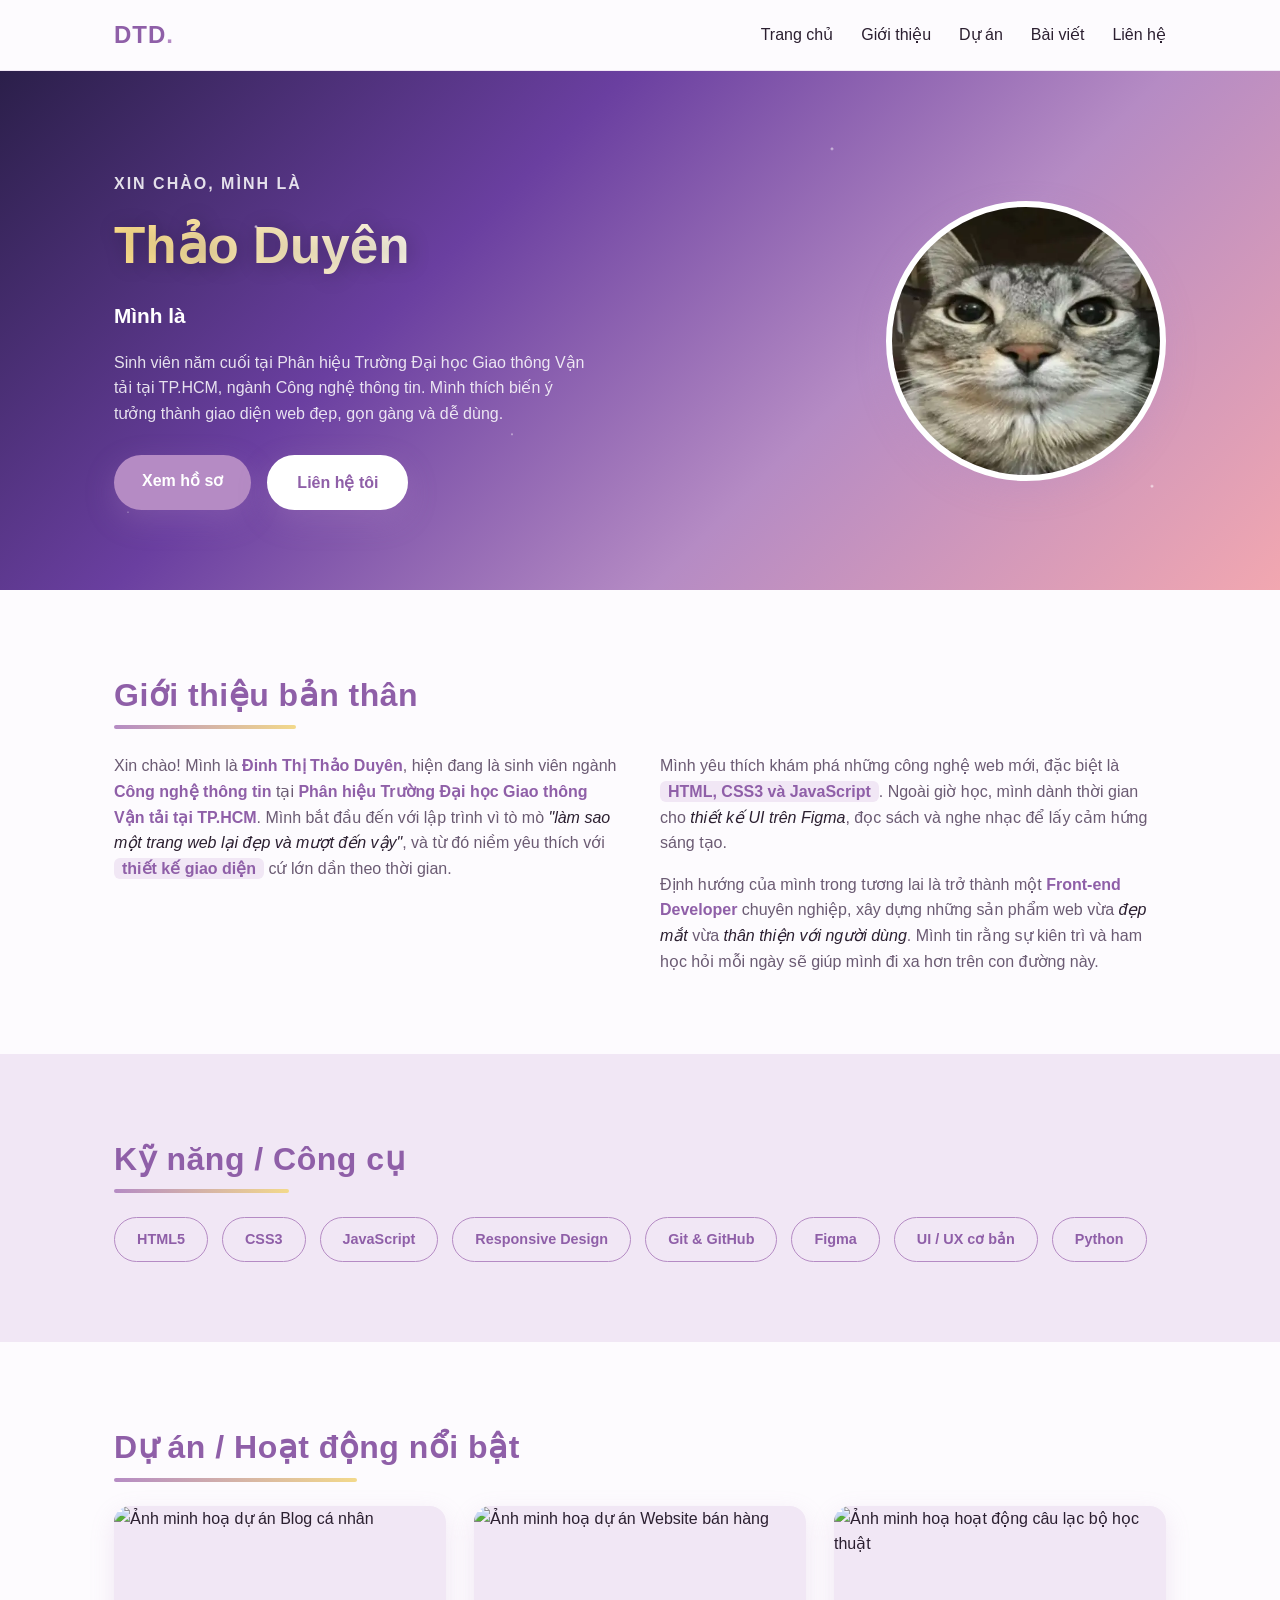
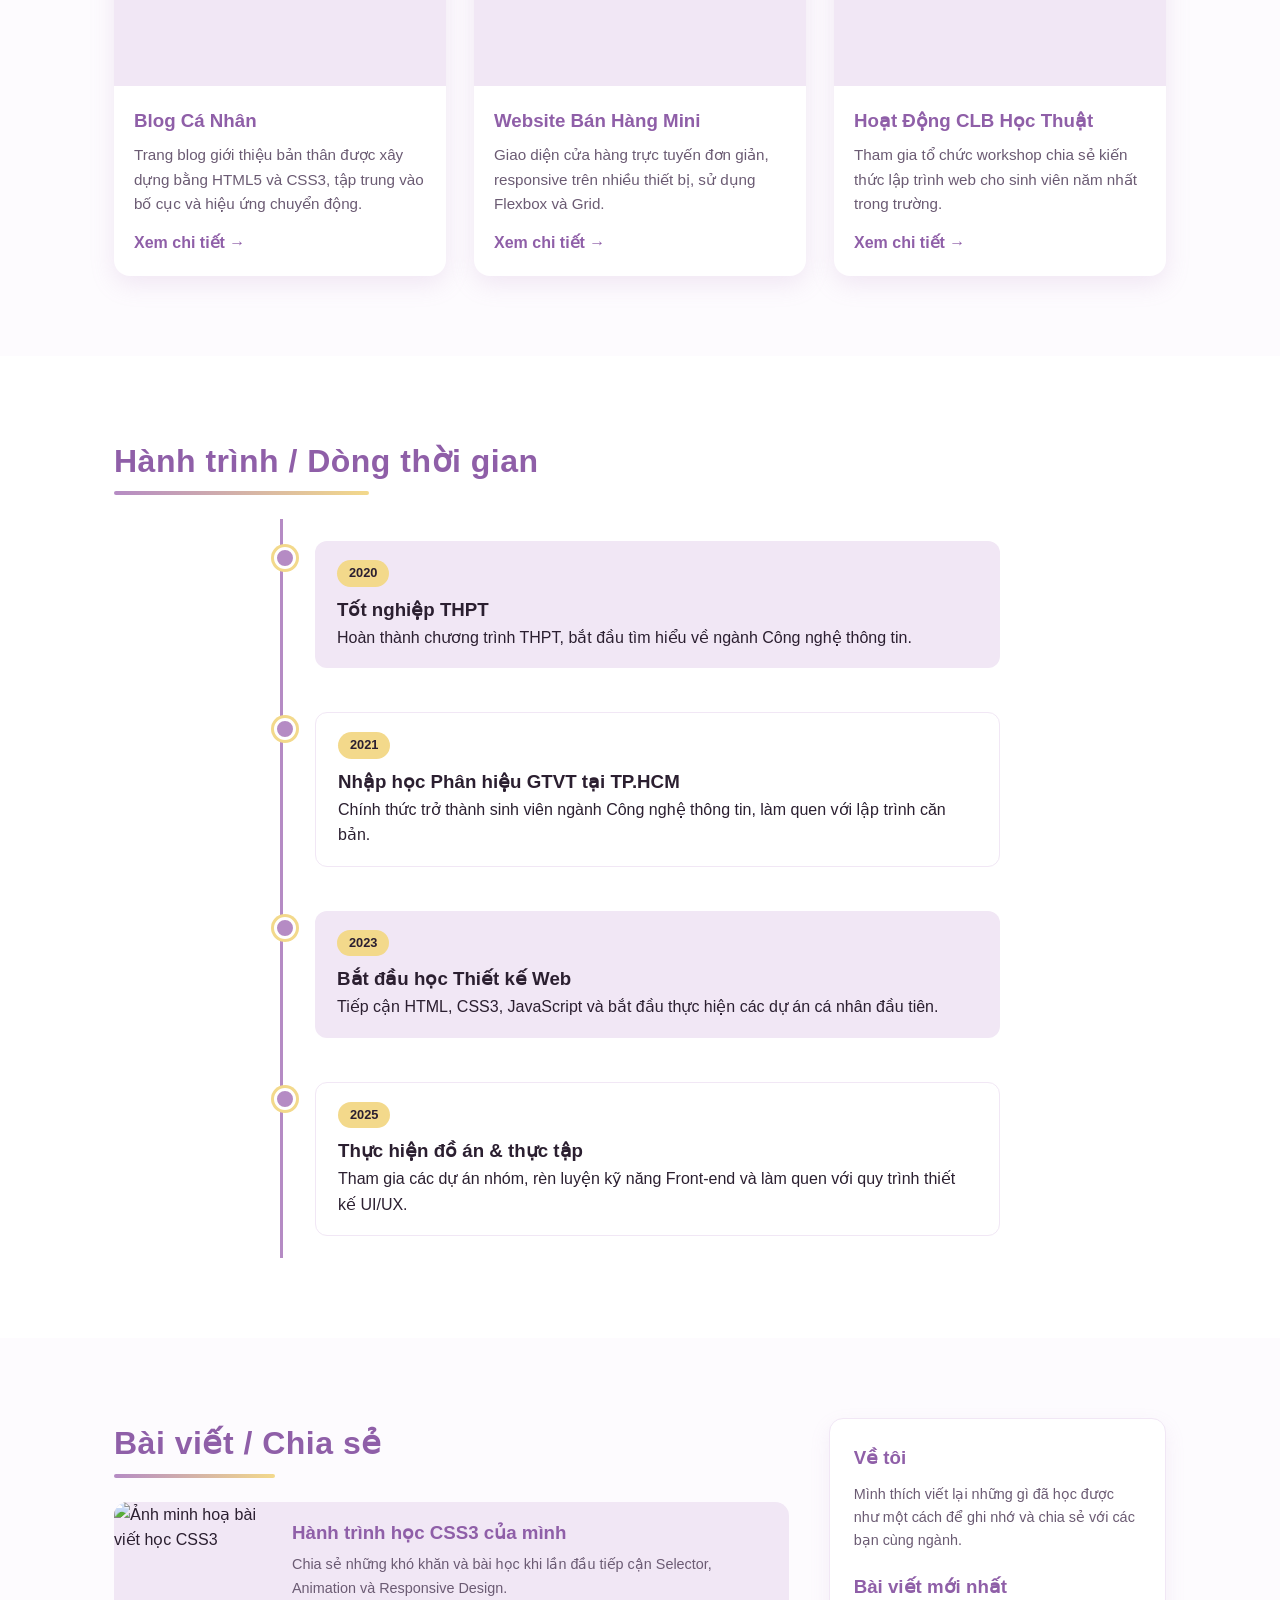
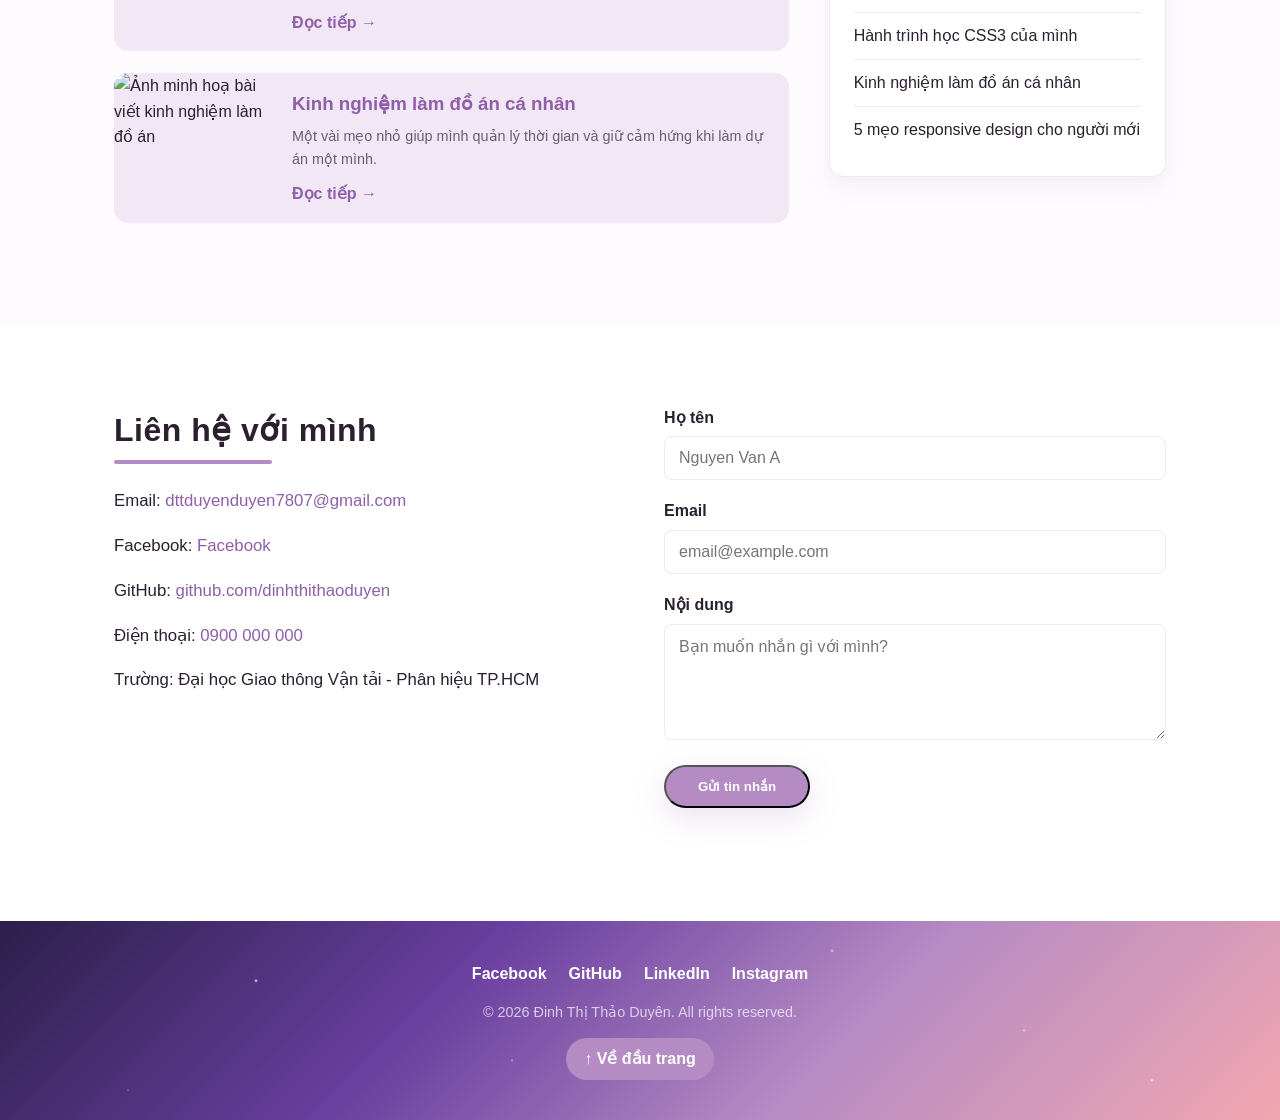
==== index.html @ 25b02b87 "Move index.html to repo root for GitHub Pages" ====
<!DOCTYPE html>
<html lang="vi">
<head>
	<meta charset="UTF-8">
	<meta name="viewport" content="width=device-width, initial-scale=1.0">
	<meta name="description" content="Blog giới thiệu bản thân của Đinh Thị Thảo Duyên - sinh viên ngành Công nghệ thông tin, Phân hiệu Trường Đại học Giao thông Vận tải tại TP.HCM.">
	<title>Đinh Thị Thảo Duyên | Blog Cá Nhân</title>
	<link rel="stylesheet" href="css/style.css">
</head>
<body>

	<!-- ===================== HEADER / NAVIGATION ===================== -->
	<header class="site-header" id="header">
		<div class="container header-inner">
			<a href="#trang-chu" class="logo">DTD<span class="logo-dot">.</span></a>
			<nav class="main-nav">
				<ul>
					<li><a href="#trang-chu">Trang chủ</a></li>
					<li><a href="#gioi-thieu">Giới thiệu</a></li>
					<li><a href="#du-an">Dự án</a></li>
					<li><a href="#bai-viet">Bài viết</a></li>
					<li><a href="#lien-he">Liên hệ</a></li>
				</ul>
			</nav>
		</div>
	</header>

	<!-- ===================== HERO SECTION ===================== -->
	<section class="hero" id="trang-chu">
		<div class="hero-stars" aria-hidden="true">
			<span class="shooting-star star-1"></span>
			<span class="shooting-star star-2"></span>
			<span class="shooting-star star-3"></span>
			<span class="shooting-star star-4"></span>
			<span class="shooting-star star-5"></span>
		</div>
		<div class="container hero-inner">
			<div class="hero-text">
				<p class="hero-eyebrow">Xin chào, mình là</p>
				<h1 class="hero-title">Thảo Duyên</h1>
				<p class="hero-role">
					Mình là
					<span class="role-switch">
						<span>Sinh viên ngành CNTT</span>
						<span>Lập trình viên Front-end</span>
						<span>Người yêu thích UI/UX</span>
						<span>Người ham học hỏi</span>
					</span>
				</p>
				<p class="hero-desc">
					Sinh viên năm cuối tại Phân hiệu Trường Đại học Giao thông Vận tải tại TP.HCM, ngành Công nghệ thông tin.
					Mình thích biến ý tưởng thành giao diện web đẹp, gọn gàng và dễ dùng.
				</p>
				<div class="hero-cta">
					<a href="#gioi-thieu" class="btn btn-primary">Xem hồ sơ</a>
					<a href="#lien-he" class="btn btn-outline">Liên hệ tôi</a>
				</div>
			</div>
			<div class="hero-image">
				<div class="hero-image-frame">
					<img src="images/OIP.webp" alt="Ảnh chân dung Đinh Thị Thảo Duyên">
				</div>
			</div>
		</div>
	</section>

	<!-- ===================== GIỚI THIỆU BẢN THÂN ===================== -->
	<section class="section about" id="gioi-thieu">
		<div class="container">
			<h2 class="section-title">Giới thiệu bản thân</h2>
			<div class="about-content">
				<p>
					Xin chào! Mình là <strong>Đinh Thị Thảo Duyên</strong>, hiện đang là sinh viên ngành
					<strong>Công nghệ thông tin</strong> tại <strong>Phân hiệu Trường Đại học Giao thông Vận tải tại TP.HCM</strong>.
					Mình bắt đầu đến với lập trình vì tò mò <em>"làm sao một trang web lại đẹp và mượt đến vậy"</em>,
					và từ đó niềm yêu thích với <span class="highlight">thiết kế giao diện</span> cứ lớn dần theo thời gian.
				</p>
				<p>
					Mình yêu thích khám phá những công nghệ web mới, đặc biệt là <span class="highlight">HTML, CSS3 và JavaScript</span>.
					Ngoài giờ học, mình dành thời gian cho <em>thiết kế UI trên Figma</em>, đọc sách và nghe nhạc để lấy cảm hứng sáng tạo.
				</p>
				<p>
					Định hướng của mình trong tương lai là trở thành một <strong>Front-end Developer</strong> chuyên nghiệp,
					xây dựng những sản phẩm web vừa <em>đẹp mắt</em> vừa <em>thân thiện với người dùng</em>.
					Mình tin rằng sự kiên trì và ham học hỏi mỗi ngày sẽ giúp mình đi xa hơn trên con đường này.
				</p>
			</div>
		</div>
	</section>

	<!-- ===================== KỸ NĂNG / CÔNG CỤ ===================== -->
	<section class="section skills" id="ky-nang">
		<div class="container">
			<h2 class="section-title">Kỹ năng / Công cụ</h2>
			<ul class="pill-list">
				<li class="pill">HTML5</li>
				<li class="pill">CSS3</li>
				<li class="pill">JavaScript</li>
				<li class="pill">Responsive Design</li>
				<li class="pill">Git &amp; GitHub</li>
				<li class="pill">Figma</li>
				<li class="pill">UI / UX cơ bản</li>
				<li class="pill">Python</li>
			</ul>
		</div>
	</section>

	<!-- ===================== DỰ ÁN / HOẠT ĐỘNG NỔI BẬT ===================== -->
	<section class="section projects" id="du-an">
		<div class="container">
			<h2 class="section-title">Dự án / Hoạt động nổi bật</h2>
			<div class="project-grid">
				<article class="project-card">
					<div class="project-thumb">
						<img src="https://picsum.photos/seed/dtd-project1/500/350" alt="Ảnh minh hoạ dự án Blog cá nhân">
					</div>
					<div class="project-body">
						<h3>Blog Cá Nhân</h3>
						<p>Trang blog giới thiệu bản thân được xây dựng bằng HTML5 và CSS3, tập trung vào bố cục và hiệu ứng chuyển động.</p>
						<a href="#" class="project-link">Xem chi tiết &rarr;</a>
					</div>
				</article>
				<article class="project-card">
					<div class="project-thumb">
						<img src="https://picsum.photos/seed/dtd-project2/500/350" alt="Ảnh minh hoạ dự án Website bán hàng">
					</div>
					<div class="project-body">
						<h3>Website Bán Hàng Mini</h3>
						<p>Giao diện cửa hàng trực tuyến đơn giản, responsive trên nhiều thiết bị, sử dụng Flexbox và Grid.</p>
						<a href="#" class="project-link">Xem chi tiết &rarr;</a>
					</div>
				</article>
				<article class="project-card">
					<div class="project-thumb">
						<img src="https://picsum.photos/seed/dtd-project3/500/350" alt="Ảnh minh hoạ hoạt động câu lạc bộ học thuật">
					</div>
					<div class="project-body">
						<h3>Hoạt Động CLB Học Thuật</h3>
						<p>Tham gia tổ chức workshop chia sẻ kiến thức lập trình web cho sinh viên năm nhất trong trường.</p>
						<a href="#" class="project-link">Xem chi tiết &rarr;</a>
					</div>
				</article>
			</div>
		</div>
	</section>

	<!-- ===================== HÀNH TRÌNH / DÒNG THỜI GIAN ===================== -->
	<section class="section journey" id="hanh-trinh">
		<div class="container">
			<h2 class="section-title">Hành trình / Dòng thời gian</h2>
			<div class="timeline">
				<div class="timeline-item">
					<div class="timeline-content">
						<span class="timeline-year">2020</span>
						<h3>Tốt nghiệp THPT</h3>
						<p>Hoàn thành chương trình THPT, bắt đầu tìm hiểu về ngành Công nghệ thông tin.</p>
					</div>
				</div>
				<div class="timeline-item">
					<div class="timeline-content">
						<span class="timeline-year">2021</span>
						<h3>Nhập học Phân hiệu GTVT tại TP.HCM</h3>
						<p>Chính thức trở thành sinh viên ngành Công nghệ thông tin, làm quen với lập trình căn bản.</p>
					</div>
				</div>
				<div class="timeline-item">
					<div class="timeline-content">
						<span class="timeline-year">2023</span>
						<h3>Bắt đầu học Thiết kế Web</h3>
						<p>Tiếp cận HTML, CSS3, JavaScript và bắt đầu thực hiện các dự án cá nhân đầu tiên.</p>
					</div>
				</div>
				<div class="timeline-item">
					<div class="timeline-content">
						<span class="timeline-year">2025</span>
						<h3>Thực hiện đồ án & thực tập</h3>
						<p>Tham gia các dự án nhóm, rèn luyện kỹ năng Front-end và làm quen với quy trình thiết kế UI/UX.</p>
					</div>
				</div>
			</div>
		</div>
	</section>

	<!-- ===================== BÀI VIẾT / CHIA SẺ ===================== -->
	<section class="section blog" id="bai-viet">
		<div class="container blog-layout">
			<div class="blog-main">
				<h2 class="section-title">Bài viết / Chia sẻ</h2>
				<article class="blog-post">
					<img src="https://picsum.photos/seed/dtd-blog1/320/260" alt="Ảnh minh hoạ bài viết học CSS3">
					<div class="blog-post-body">
						<h3>Hành trình học CSS3 của mình</h3>
						<p>Chia sẻ những khó khăn và bài học khi lần đầu tiếp cận Selector, Animation và Responsive Design.</p>
						<a href="#" class="project-link">Đọc tiếp &rarr;</a>
					</div>
				</article>
				<article class="blog-post">
					<img src="https://picsum.photos/seed/dtd-blog2/320/260" alt="Ảnh minh hoạ bài viết kinh nghiệm làm đồ án">
					<div class="blog-post-body">
						<h3>Kinh nghiệm làm đồ án cá nhân</h3>
						<p>Một vài mẹo nhỏ giúp mình quản lý thời gian và giữ cảm hứng khi làm dự án một mình.</p>
						<a href="#" class="project-link">Đọc tiếp &rarr;</a>
					</div>
				</article>
			</div>
			<aside class="blog-aside">
				<h3>Về tôi</h3>
				<p>Mình thích viết lại những gì đã học được như một cách để ghi nhớ và chia sẻ với các bạn cùng ngành.</p>
				<h3>Bài viết mới nhất</h3>
				<ul class="aside-list">
					<li><a href="#">Hành trình học CSS3 của mình</a></li>
					<li><a href="#">Kinh nghiệm làm đồ án cá nhân</a></li>
					<li><a href="#">5 mẹo responsive design cho người mới</a></li>
				</ul>
			</aside>
		</div>
	</section>

	<!-- ===================== LIÊN HỆ ===================== -->
	<section class="section contact" id="lien-he">
		<div class="container contact-layout">
			<div class="contact-left">
				<h2 class="section-title">Liên hệ với mình</h2>
				<ul class="contact-list">
					<li>Email: <a href="mailto:dttduyenduyen7807@gmail.com">dttduyenduyen7807@gmail.com</a></li>
					<li>Facebook: <a href="#" target="_blank" rel="noopener">Facebook</a></li>
					<li>GitHub: <a href="#" target="_blank" rel="noopener">github.com/dinhthithaoduyen</a></li>
					<li>Điện thoại: <a href="tel:0900000000">0900 000 000</a></li>
					<li>Trường: Đại học Giao thông Vận tải - Phân hiệu TP.HCM</li>
				</ul>
			</div>

			<form class="contact-form" id="contactForm" novalidate>
				<div class="form-group">
					<label for="name">Họ tên</label>
					<input type="text" id="name" name="name" placeholder="Nguyen Van A" required>
				</div>
				<div class="form-group">
					<label for="email">Email</label>
					<input type="email" id="email" name="email" placeholder="email@example.com" required>
				</div>
				<div class="form-group">
					<label for="message">Nội dung</label>
					<textarea id="message" name="message" rows="5" placeholder="Bạn muốn nhắn gì với mình?" required></textarea>
				</div>
				<button type="submit" class="btn btn-primary">Gửi tin nhắn</button>
				<p class="form-status" id="formStatus" role="status" aria-live="polite"></p>
			</form>
		</div>
	</section>

	<!-- ===================== FOOTER ===================== -->
	<footer class="site-footer">
		<div class="hero-stars" aria-hidden="true">
			<span class="shooting-star star-1"></span>
			<span class="shooting-star star-2"></span>
			<span class="shooting-star star-3"></span>
			<span class="shooting-star star-4"></span>
			<span class="shooting-star star-5"></span>
		</div>
		<div class="container footer-inner">
			<div class="social-links">
				<a href="#" aria-label="Facebook">Facebook</a>
				<a href="#" aria-label="GitHub">GitHub</a>
				<a href="#" aria-label="LinkedIn">LinkedIn</a>
				<a href="#" aria-label="Instagram">Instagram</a>
			</div>
			<p class="copyright">&copy; 2026 Đinh Thị Thảo Duyên. All rights reserved.</p>
			<a href="#header" class="back-to-top">↑ Về đầu trang</a>
		</div>
	</footer>

	<script src="js/main.js"></script>
</body>
</html>
---- css/style.css ----
/* =====================================================================
   BaiTap4_6651071009_DinhThiThaoDuyen_BlogCaNhan
   Ghi chú vận dụng kiến thức Chương 2 (CSS3) - phục vụ truy vết/kiểm tra:
   1. Selector            -> mọi nơi dùng :hover, :nth-child, ::selection, >, ~
   2. Border & Background -> border-radius, box-shadow, gradient, border
   3. Text Effects        -> text-shadow, gradient text, letter-spacing
   4. 2D/3D Transitions   -> transform: translate/scale/rotate/perspective
   5. Transitions & Anim. -> transition, @keyframes
   6. Multiple Columns    -> columns trong section Giới thiệu & Footer
   7. User Interface      -> cursor, scrollbar, outline, resize
   ===================================================================== */

/* ---------- 1. SELECTOR: reset & biến màu dùng chung ---------- */
* {
	margin: 0;
	padding: 0;
	box-sizing: border-box;
}

:root {
	--primary: #B58BC4;
	--primary-dark: #8f5fa8;
	--primary-light: #f1e7f5;
	--accent-gold: #F3D98B;
	--text-dark: #2b1f30;
	--text-muted: #6b5b73;
	--bg: #fdfbfe;
	--white: #ffffff;
	--shadow: 0 10px 30px rgba(181, 139, 196, 0.25);
}

html {
	scroll-behavior: smooth;
}

body {
	font-family: "Segoe UI", Tahoma, Verdana, sans-serif;
	color: var(--text-dark);
	background: var(--bg);
	line-height: 1.6;
}

/* SELECTOR: pseudo-element ::selection để đổi màu bôi đen văn bản (User Interface) */
::selection {
	background: var(--primary);
	color: var(--white);
}

/* USER INTERFACE: tuỳ biến thanh cuộn trình duyệt */
::-webkit-scrollbar {
	width: 10px;
}
::-webkit-scrollbar-track {
	background: var(--primary-light);
}
::-webkit-scrollbar-thumb {
	background: var(--primary);
	border-radius: 10px;
}

.container {
	width: 100%;
	max-width: 1100px;
	margin: 0 auto;
	padding: 0 24px;
}

.section {
	padding: 80px 0;
}

.section-title {
	font-size: 2rem;
	margin-bottom: 32px;
	color: var(--primary-dark);
	position: relative;
	display: inline-block;
	letter-spacing: 0.5px; /* TEXT EFFECTS */
}

/* TEXT EFFECTS: gạch chân trang trí dưới tiêu đề section */
.section-title::after {
	content: "";
	position: absolute;
	left: 0;
	bottom: -8px;
	width: 60%;
	height: 4px;
	border-radius: 4px;
	background: linear-gradient(90deg, var(--primary), var(--accent-gold));
}

/* ===================== HEADER / NAV ===================== */
.site-header {
	position: sticky; /* USER INTERFACE: thanh điều hướng dính khi cuộn */
	top: 0;
	z-index: 100;
	background: rgba(253, 251, 254, 0.9);
	backdrop-filter: blur(6px);
	border-bottom: 1px solid var(--primary-light); /* BORDER & BACKGROUND */
	transition: box-shadow 0.3s ease; /* TRANSITIONS & ANIMATIONS */
}

.header-inner {
	display: flex;
	align-items: center;
	justify-content: space-between;
	height: 70px;
}

.logo {
	font-size: 1.5rem;
	font-weight: 700;
	color: var(--primary-dark);
	text-decoration: none;
	letter-spacing: 1px;
}

.logo-dot {
	color: var(--primary);
}

.main-nav ul {
	list-style: none;
	display: flex;
	gap: 28px;
}

.main-nav a {
	text-decoration: none;
	color: var(--text-dark);
	font-weight: 500;
	position: relative;
	padding-bottom: 4px;
	cursor: pointer; /* USER INTERFACE */
}

/* SELECTOR (pseudo-class) + TRANSITIONS & ANIMATIONS: gạch chân trượt ra khi hover */
.main-nav a::after {
	content: "";
	position: absolute;
	left: 0;
	bottom: 0;
	width: 0;
	height: 2px;
	background: var(--primary);
	transition: width 0.3s ease;
}
.main-nav a:hover::after {
	width: 100%;
}
.main-nav a:hover {
	color: var(--primary-dark);
}

/* ===================== HERO ===================== */
.hero {
	position: relative;
	overflow: hidden; /* USER INTERFACE: giữ sao băng không tràn ra ngoài */
	padding: 100px 0 80px;
	/* BORDER & BACKGROUND: bầu trời đêm nhiều màu thay cho nền trắng đơn điệu */
	background: linear-gradient(135deg, #2b1f4a 0%, #6a3fa0 35%, #b58bc4 65%, #f2a7b0 100%);
}

/* USER INTERFACE: lớp sao lấp lánh phủ trên nền hero */
.hero::before {
	content: "";
	position: absolute;
	inset: 0;
	background-image:
		radial-gradient(2px 2px at 20% 30%, rgba(255, 255, 255, 0.9), transparent),
		radial-gradient(2px 2px at 65% 15%, rgba(255, 255, 255, 0.7), transparent),
		radial-gradient(1.5px 1.5px at 80% 55%, rgba(255, 255, 255, 0.8), transparent),
		radial-gradient(1.5px 1.5px at 40% 70%, rgba(255, 255, 255, 0.6), transparent),
		radial-gradient(2px 2px at 90% 80%, rgba(255, 255, 255, 0.8), transparent),
		radial-gradient(1px 1px at 10% 85%, rgba(255, 255, 255, 0.6), transparent);
	pointer-events: none;
}

/* TRANSITIONS & ANIMATIONS: các ngôi sao vàng rơi từ trên xuống trong hero */
.hero-stars {
	position: absolute;
	inset: 0;
	pointer-events: none;
}
.shooting-star {
	position: absolute;
	top: -10%;
	left: 0;
	font-size: 20px;
	line-height: 1;
	color: #ffe08a; /* màu vàng riêng cho ngôi sao, không đổi màu tím/hồng gốc của trang */
	text-shadow: 0 0 8px rgba(255, 224, 138, 0.85);
	opacity: 0;
	animation: starFall 6s linear infinite;
}
.shooting-star::before {
	content: "★";
}
.shooting-star.star-1 { left: 8%;  font-size: 26px; animation-delay: 0s; }
.shooting-star.star-2 { left: 32%; font-size: 16px; animation-delay: 1.4s; }
.shooting-star.star-3 { left: 55%; font-size: 22px; animation-delay: 2.8s; }
.shooting-star.star-4 { left: 72%; font-size: 15px; animation-delay: 4.1s; }
.shooting-star.star-5 { left: 90%; font-size: 24px; animation-delay: 5.5s; }

@keyframes starFall {
	0%   { opacity: 0; transform: translateY(0) rotate(0deg); }
	10%  { opacity: 1; }
	90%  { opacity: 1; }
	100% { opacity: 0; transform: translateY(420px) rotate(25deg); }
}

.hero-inner {
	position: relative;
	z-index: 1;
	display: flex;
	align-items: center;
	justify-content: space-between;
	gap: 48px;
	flex-wrap: wrap;
}

.hero-text {
	flex: 1 1 420px;
}

.hero-eyebrow {
	color: var(--white);
	opacity: 0.85;
	font-weight: 600;
	text-transform: uppercase;
	letter-spacing: 2px; /* TEXT EFFECTS */
}

.hero-title {
	font-size: 3.2rem;
	margin: 8px 0 12px;
	/* TEXT EFFECTS: chữ gradient bằng background-clip */
	background: linear-gradient(90deg, #ffe08a, var(--white), #f2a7b0);
	-webkit-background-clip: text;
	background-clip: text;
	color: transparent;
	text-shadow: 2px 2px 20px rgba(0, 0, 0, 0.25);
}

.hero-role {
	font-size: 1.3rem;
	margin-bottom: 18px;
	color: var(--white);
	font-weight: 600;
}

/* TRANSITIONS & ANIMATIONS: hiệu ứng đổi chữ theo vòng lặp (thuần CSS) */
.role-switch {
	position: relative;
	display: inline-block;
	color: #ffe08a;
	height: 1.4em;
	vertical-align: bottom;
	overflow: hidden;
}
.role-switch span {
	position: absolute;
	left: 0;
	top: 0;
	opacity: 0;
	white-space: nowrap;
	animation: roleSwitch 8s infinite;
}
.role-switch span:nth-child(1) { animation-delay: 0s; }
.role-switch span:nth-child(2) { animation-delay: 2s; }
.role-switch span:nth-child(3) { animation-delay: 4s; }
.role-switch span:nth-child(4) { animation-delay: 6s; }

@keyframes roleSwitch {
	0%   { opacity: 0; transform: translateY(10px); }
	5%   { opacity: 1; transform: translateY(0); }
	20%  { opacity: 1; transform: translateY(0); }
	25%  { opacity: 0; transform: translateY(-10px); }
	100% { opacity: 0; }
}

.hero-desc {
	max-width: 480px;
	color: rgba(255, 255, 255, 0.85);
	margin-bottom: 28px;
}

.hero-cta {
	display: flex;
	gap: 16px;
	flex-wrap: wrap;
}

.btn {
	display: inline-block;
	padding: 13px 28px;
	border-radius: 50px; /* BORDER & BACKGROUND */
	text-decoration: none;
	font-weight: 600;
	cursor: pointer;
	transition: transform 0.25s ease, box-shadow 0.25s ease, background 0.25s ease; /* TRANSITIONS & ANIMATIONS */
}

.btn-primary {
	background: var(--primary);
	color: var(--white);
	box-shadow: var(--shadow);
}
.btn-primary:hover {
	background: var(--primary-dark);
	transform: translateY(-4px) scale(1.03); /* 2D/3D TRANSITIONS */
	box-shadow: 0 16px 30px rgba(143, 95, 168, 0.35);
}

.btn-outline {
	background: var(--white);
	color: var(--primary-dark);
	border: 2px solid var(--white);
	box-shadow: var(--shadow);
}
.btn-outline:hover {
	background: var(--primary-light);
	color: var(--primary-dark);
	transform: translateY(-4px) scale(1.03); /* 2D/3D TRANSITIONS */
}

.hero-image {
	flex: 0 0 auto;
	display: flex;
	justify-content: center;
}

.hero-image-frame {
	width: 280px;
	height: 280px;
	border-radius: 50%;
	overflow: hidden;
	border: 6px solid var(--white);
	box-shadow: var(--shadow);
	background: var(--primary-light);
	perspective: 800px; /* 2D/3D TRANSITIONS */
	transition: transform 0.4s ease; /* TRANSITIONS & ANIMATIONS */
}
.hero-image-frame:hover {
	transform: rotate(-2deg) scale(1.04) rotateY(6deg); /* 2D/3D TRANSITIONS */
}
.hero-image-frame img {
	width: 100%;
	height: 100%;
	object-fit: cover;
}

/* ===================== GIỚI THIỆU BẢN THÂN ===================== */
.about-content {
	columns: 2; /* MULTIPLE COLUMNS */
	column-gap: 40px;
	color: var(--text-muted);
}
.about-content p {
	margin-bottom: 16px;
	break-inside: avoid;
}
.about-content strong {
	color: var(--primary-dark);
}
.about-content em {
	color: var(--text-dark);
	font-style: italic;
}
.highlight {
	background: var(--primary-light);
	padding: 2px 8px;
	border-radius: 6px;
	color: var(--primary-dark);
	font-weight: 600;
}

/* ===================== KỸ NĂNG (PILL TAGS) ===================== */
.pill-list {
	list-style: none;
	display: flex;
	flex-wrap: wrap;
	gap: 14px;
}

.pill {
	padding: 10px 22px;
	border-radius: 999px; /* BORDER & BACKGROUND: pill dạng bo tròn hoàn toàn */
	background: var(--primary-light);
	border: 1px solid var(--primary);
	color: var(--primary-dark);
	font-weight: 600;
	font-size: 0.9rem;
	cursor: default;
	transition: transform 0.25s ease, background 0.25s ease, color 0.25s ease; /* TRANSITIONS & ANIMATIONS */
}
.pill:hover {
	background: var(--accent-gold);
	color: var(--text-dark);
	transform: translateY(-3px) scale(1.05); /* 2D/3D TRANSITIONS */
}

/* ===================== DỰ ÁN ===================== */
.skills {
	background: var(--primary-light);
}

.project-grid {
	display: grid;
	grid-template-columns: repeat(auto-fit, minmax(280px, 1fr));
	gap: 28px;
}

.project-card {
	background: var(--white);
	border-radius: 16px; /* BORDER & BACKGROUND */
	overflow: hidden;
	box-shadow: 0 8px 24px rgba(181, 139, 196, 0.18); /* BORDER & BACKGROUND */
	transition: transform 0.35s ease, box-shadow 0.35s ease; /* TRANSITIONS & ANIMATIONS */
}
.project-card:hover {
	transform: translateY(-8px) rotateX(2deg); /* 2D/3D TRANSITIONS */
	box-shadow: 0 20px 40px rgba(181, 139, 196, 0.3);
}

.project-thumb {
	width: 100%;
	height: 180px;
	background: var(--primary-light);
	overflow: hidden;
}
.project-thumb img {
	width: 100%;
	height: 100%;
	object-fit: cover;
	transition: transform 0.5s ease; /* TRANSITIONS & ANIMATIONS */
}
.project-card:hover .project-thumb img {
	transform: scale(1.1); /* 2D/3D TRANSITIONS */
}

.project-body {
	padding: 20px;
}
.project-body h3 {
	margin-bottom: 8px;
	color: var(--primary-dark);
}
.project-body p {
	color: var(--text-muted);
	font-size: 0.95rem;
	margin-bottom: 14px;
}

.project-link {
	color: var(--primary-dark);
	text-decoration: none;
	font-weight: 600;
	position: relative;
	transition: padding-left 0.25s ease, color 0.25s ease; /* TRANSITIONS & ANIMATIONS */
}
.project-link:hover {
	padding-left: 6px;
	color: var(--primary);
}

/* ===================== HÀNH TRÌNH / TIMELINE ===================== */
.journey {
	background: var(--white);
}

.timeline {
	display: flex;
	flex-direction: column;
	gap: 0;
	border-left: 3px solid var(--primary); /* BORDER & BACKGROUND */
	max-width: 720px;
	margin: 0 auto;
	padding-left: 32px;
}

.timeline-item {
	display: flex;
	position: relative;
	padding: 22px 0;
}

/* SELECTOR: dùng ::before để tạo chấm mốc trên trục timeline */
.timeline-item::before {
	content: "";
	position: absolute;
	left: -41px;
	top: 28px;
	width: 16px;
	height: 16px;
	border-radius: 50%;
	background: var(--primary);
	border: 3px solid var(--white);
	box-shadow: 0 0 0 3px var(--accent-gold);
}

.timeline-content {
	background: var(--primary-light);
	border-radius: 12px; /* BORDER & BACKGROUND */
	padding: 18px 22px;
	flex: 1;
	transition: transform 0.3s ease; /* TRANSITIONS & ANIMATIONS */
}
.timeline-content:hover {
	transform: translateX(8px); /* 2D/3D TRANSITIONS */
}

.timeline-year {
	display: inline-block;
	background: var(--accent-gold);
	color: var(--text-dark);
	padding: 3px 12px;
	border-radius: 999px;
	font-size: 0.8rem;
	font-weight: 700;
	margin-bottom: 8px;
}

/* SELECTOR: :nth-child để so le màu nền các mốc chẵn/lẻ */
.timeline-item:nth-child(even) .timeline-content {
	background: var(--white);
	border: 1px solid var(--primary-light);
}

/* ===================== BÀI VIẾT / CHIA SẺ ===================== */
.blog-layout {
	display: grid;
	grid-template-columns: 2fr 1fr;
	gap: 40px;
	align-items: start;
}

.blog-post {
	display: flex;
	gap: 18px;
	background: var(--primary-light);
	border-radius: 14px; /* BORDER & BACKGROUND */
	overflow: hidden;
	margin-bottom: 22px;
	transition: box-shadow 0.3s ease, transform 0.3s ease; /* TRANSITIONS & ANIMATIONS */
}
.blog-post:hover {
	box-shadow: var(--shadow);
	transform: translateY(-4px);
}
.blog-post img {
	width: 160px;
	height: 130px;
	object-fit: cover;
	flex-shrink: 0;
}
.blog-post-body {
	padding: 16px 16px 16px 0;
}
.blog-post-body h3 {
	color: var(--primary-dark);
	margin-bottom: 6px;
}
.blog-post-body p {
	color: var(--text-muted);
	font-size: 0.9rem;
	margin-bottom: 10px;
}

.blog-aside {
	background: var(--white);
	border: 1px solid var(--primary-light);
	border-radius: 14px;
	padding: 24px;
	box-shadow: 0 8px 20px rgba(181, 139, 196, 0.12);
}
.blog-aside h3 {
	color: var(--primary-dark);
	margin-bottom: 10px;
}
.blog-aside p {
	color: var(--text-muted);
	font-size: 0.9rem;
	margin-bottom: 20px;
}
.aside-list {
	list-style: none;
}
.aside-list li {
	border-top: 1px solid var(--primary-light);
	padding: 10px 0;
}
.aside-list a {
	color: var(--text-dark);
	text-decoration: none;
	transition: color 0.25s ease, padding-left 0.25s ease; /* TRANSITIONS & ANIMATIONS */
}
.aside-list a:hover {
	color: var(--primary-dark);
	padding-left: 4px;
}

/* ===================== LIÊN HỆ ===================== */
.contact {
	background: var(--white);
	color: var(--text-dark);
	text-align: left;
}
.contact .section-title {
	color: var(--text-dark);
}
.contact .section-title::after {
	background: var(--primary);
	margin: 12px 0 0;
}
.contact-layout {
	display: grid;
	grid-template-columns: 1fr 1fr;
	gap: 48px;
	align-items: start;
}
.contact-list {
	list-style: none;
}
.contact-list li {
	margin-bottom: 18px;
	font-size: 1.05rem;
}
.contact-list a {
	color: var(--primary-dark);
	text-decoration: none;
	font-weight: 500;
}
.contact-list a:hover {
	text-decoration: underline;
}

.contact-form {
	background: var(--white);
	border-radius: 16px; /* BORDER & BACKGROUND */
	padding: 0;
}
.form-group {
	margin-bottom: 18px;
}
.form-group label {
	display: block;
	margin-bottom: 6px;
	color: var(--text-dark);
	font-weight: 600;
}
.form-group input,
.form-group textarea {
	width: 100%;
	padding: 12px 14px;
	border: 1px solid var(--primary-light);
	border-radius: 8px;
	font-family: inherit;
	font-size: 1rem;
	color: var(--text-dark);
	resize: vertical;
	transition: border-color 0.25s ease, box-shadow 0.25s ease; /* TRANSITIONS & ANIMATIONS */
}
.form-group input:focus,
.form-group textarea:focus {
	outline: none;
	border-color: var(--primary);
	box-shadow: 0 0 0 3px var(--primary-light);
}
.contact-form .btn {
	width: auto;
	padding: 12px 32px;
	border-radius: 999px; /* BORDER & BACKGROUND */
}
.form-status {
	margin-top: 14px;
	font-weight: 500;
	min-height: 1.2em;
}
.form-status--success {
	color: var(--primary-dark);
}
.form-status--error {
	color: #c0392b;
}

/* ===================== FOOTER ===================== */
.site-footer {
	position: relative;
	overflow: hidden; /* USER INTERFACE: giữ sao rơi không tràn ra ngoài, giống hero */
	/* BORDER & BACKGROUND: dùng chung nền bầu trời đêm với hero */
	background: linear-gradient(135deg, #2b1f4a 0%, #6a3fa0 35%, #b58bc4 65%, #f2a7b0 100%);
	color: var(--white);
	padding: 40px 0;
}
/* USER INTERFACE: lớp sao lấp lánh phủ trên nền footer, giống hero::before */
.site-footer::before {
	content: "";
	position: absolute;
	inset: 0;
	background-image:
		radial-gradient(2px 2px at 20% 30%, rgba(255, 255, 255, 0.9), transparent),
		radial-gradient(2px 2px at 65% 15%, rgba(255, 255, 255, 0.7), transparent),
		radial-gradient(1.5px 1.5px at 80% 55%, rgba(255, 255, 255, 0.8), transparent),
		radial-gradient(1.5px 1.5px at 40% 70%, rgba(255, 255, 255, 0.6), transparent),
		radial-gradient(2px 2px at 90% 80%, rgba(255, 255, 255, 0.8), transparent),
		radial-gradient(1px 1px at 10% 85%, rgba(255, 255, 255, 0.6), transparent);
	pointer-events: none;
}
.footer-inner {
	position: relative;
	z-index: 1; /* USER INTERFACE: nổi trên lớp sao và lớp chấm lấp lánh */
	display: flex;
	flex-direction: column;
	align-items: center;
	gap: 14px;
	text-align: center;
}

.social-links {
	display: flex;
	gap: 22px;
	columns: initial; /* MULTIPLE COLUMNS: footer dùng flex ngang, ghi chú đối chiếu với about-content ở trên dùng columns dọc */
}
.social-links a {
	color: var(--white);
	text-decoration: none;
	font-weight: 600;
	position: relative;
	transition: color 0.25s ease; /* TRANSITIONS & ANIMATIONS */
}
.social-links a:hover {
	color: var(--accent-gold);
}

.copyright {
	color: rgba(255, 255, 255, 0.7);
	font-size: 0.9rem;
}

.back-to-top {
	display: inline-block;
	color: var(--white);
	background: var(--primary);
	padding: 8px 18px;
	border-radius: 999px;
	text-decoration: none;
	font-weight: 600;
	transition: transform 0.3s ease, background 0.3s ease; /* TRANSITIONS & ANIMATIONS */
}
.back-to-top:hover {
	background: var(--accent-gold);
	color: var(--text-dark);
	transform: translateY(-4px); /* 2D/3D TRANSITIONS */
}

/* ===================== RESPONSIVE ===================== */
@media (max-width: 768px) {
	.main-nav ul {
		gap: 16px;
		font-size: 0.9rem;
	}
	.hero-title {
		font-size: 2.2rem;
	}
	.about-content {
		columns: 1; /* MULTIPLE COLUMNS: về 1 cột trên màn hình nhỏ */
	}
	.blog-layout {
		grid-template-columns: 1fr;
	}
	.contact-layout {
		grid-template-columns: 1fr;
	}
	.timeline {
		padding-left: 24px;
	}
}
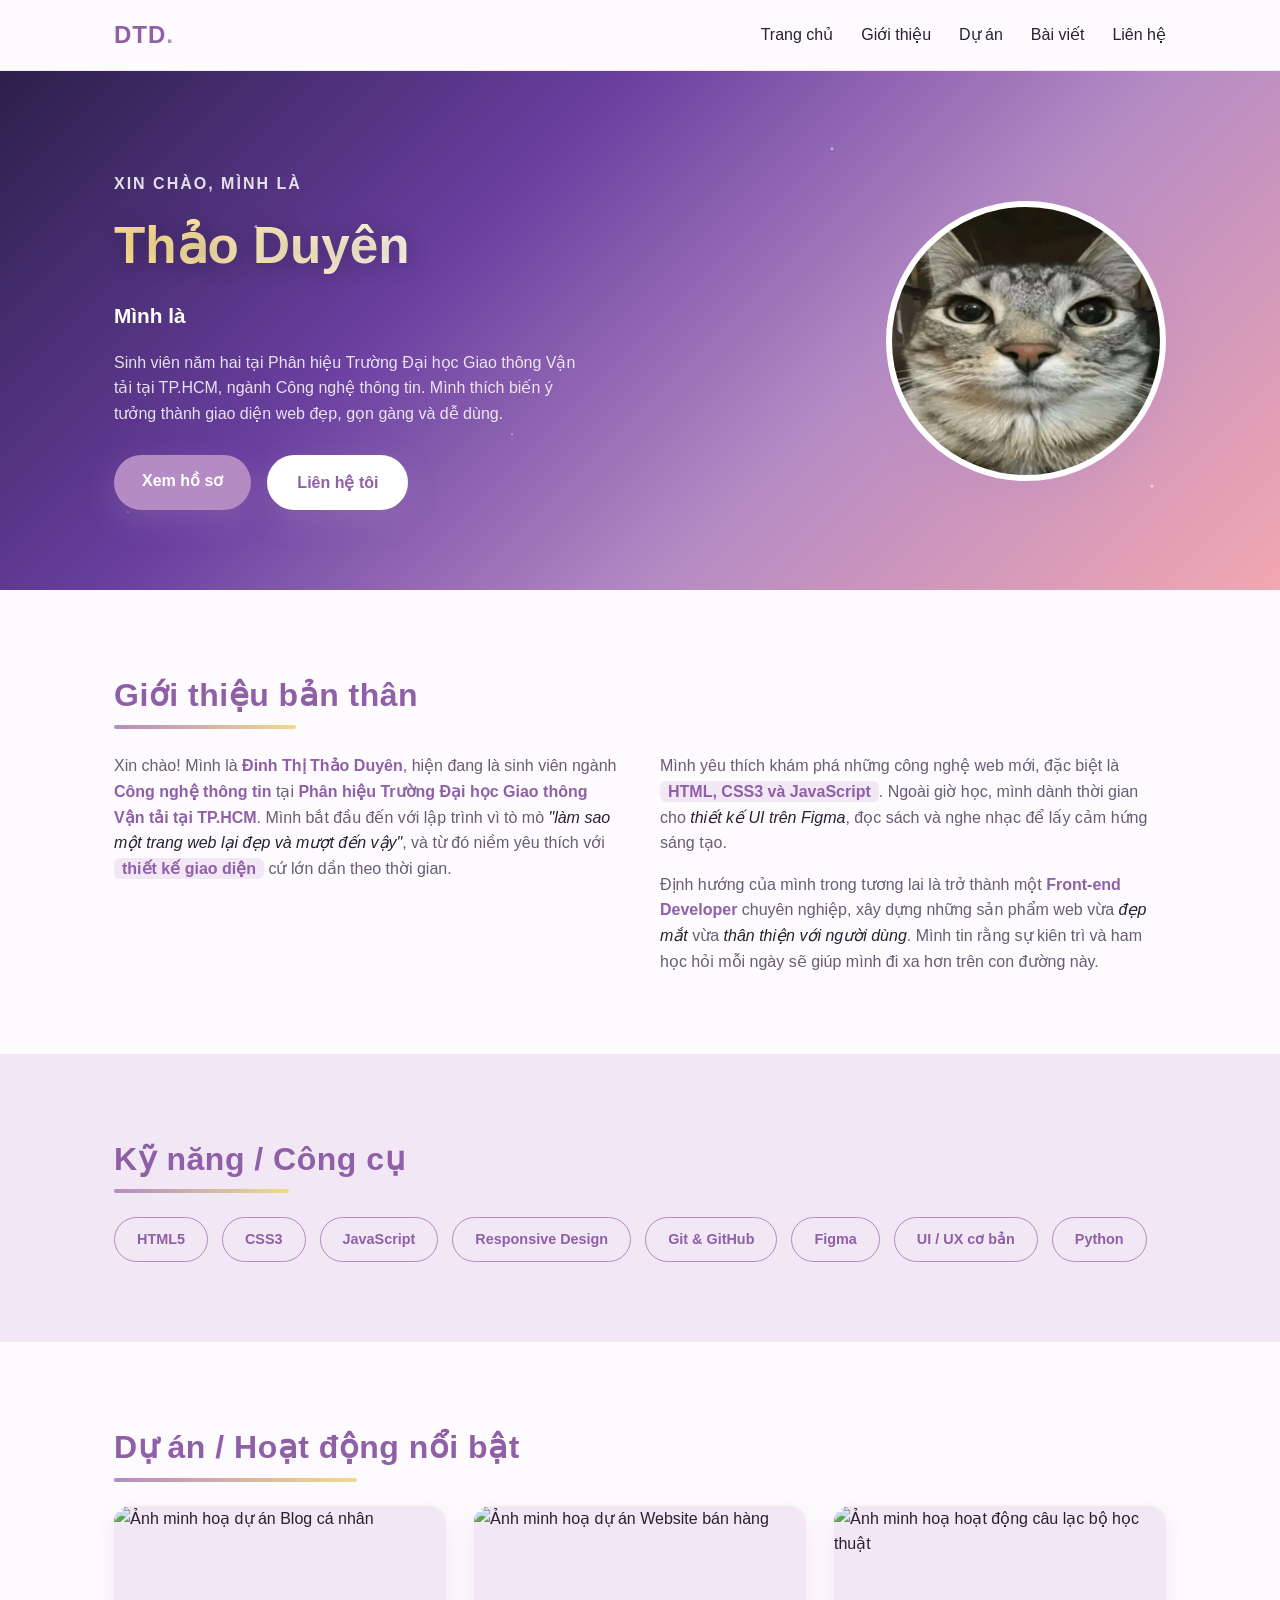
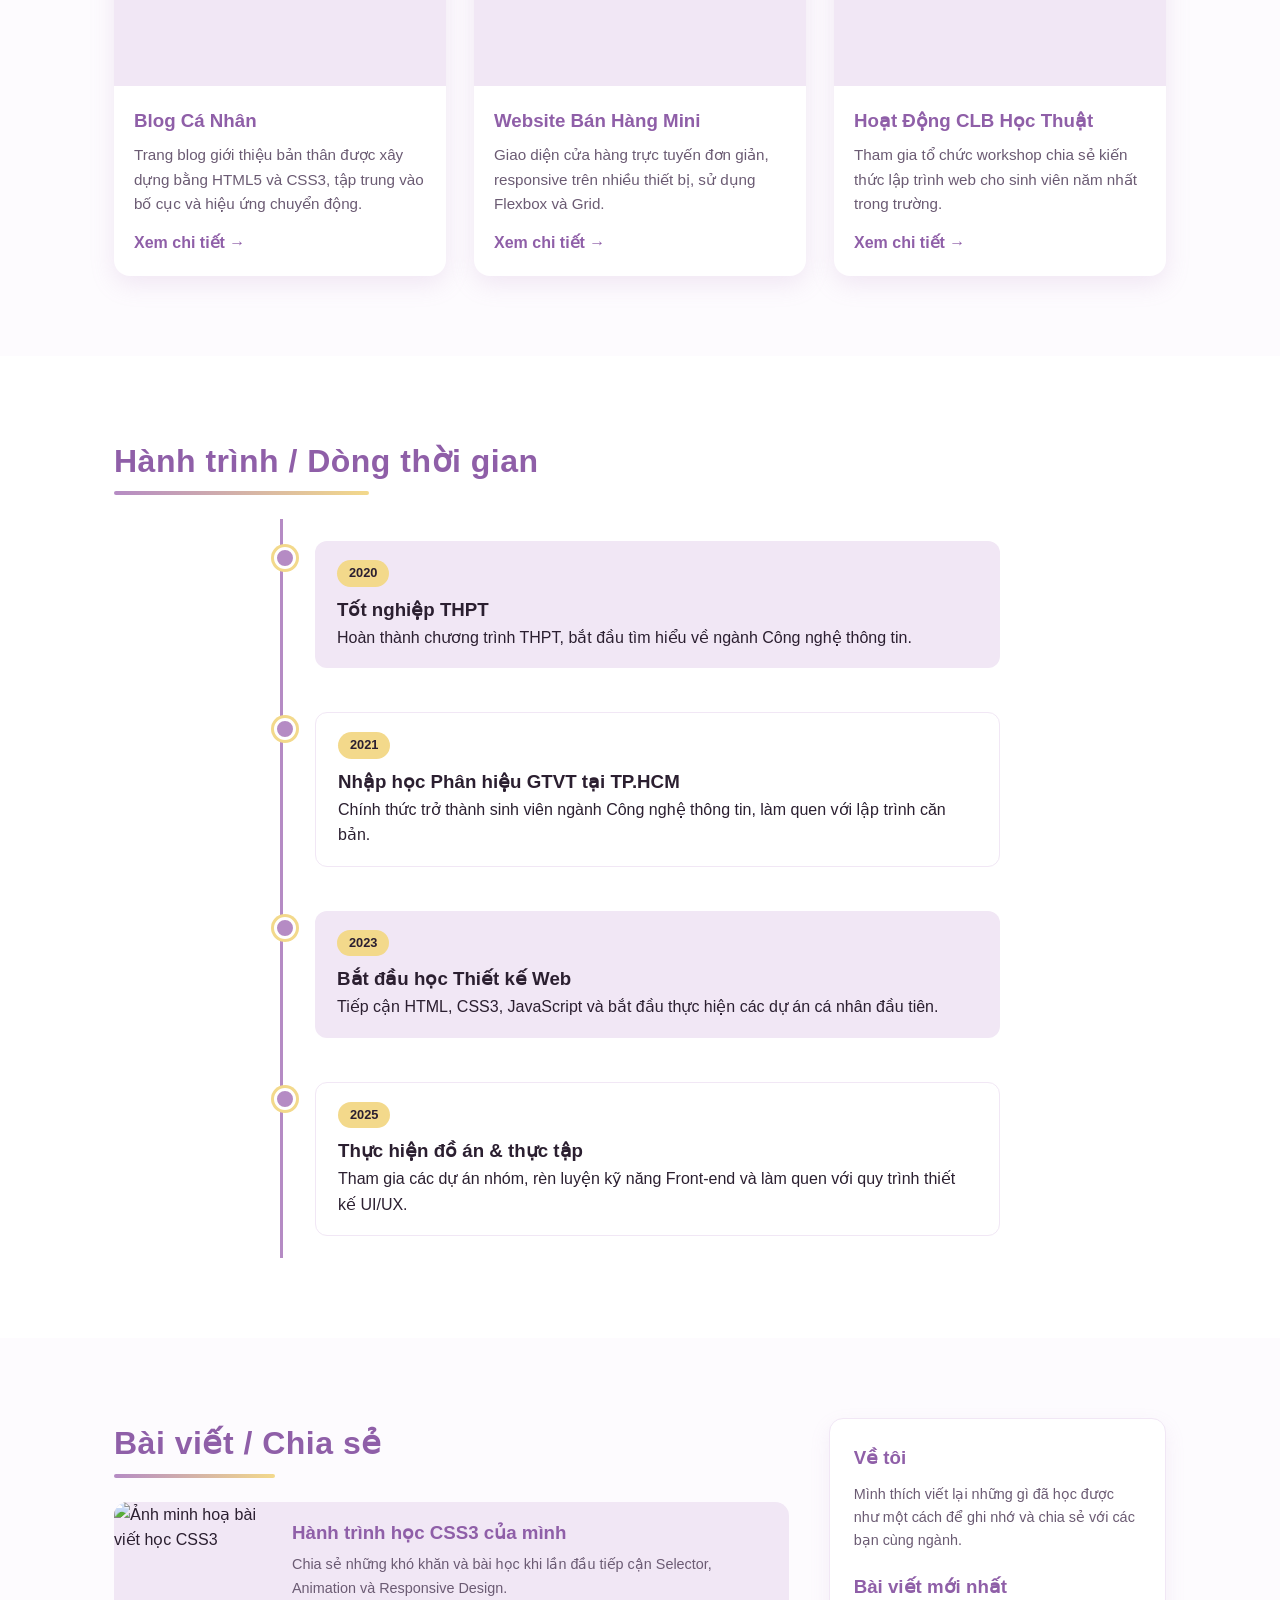
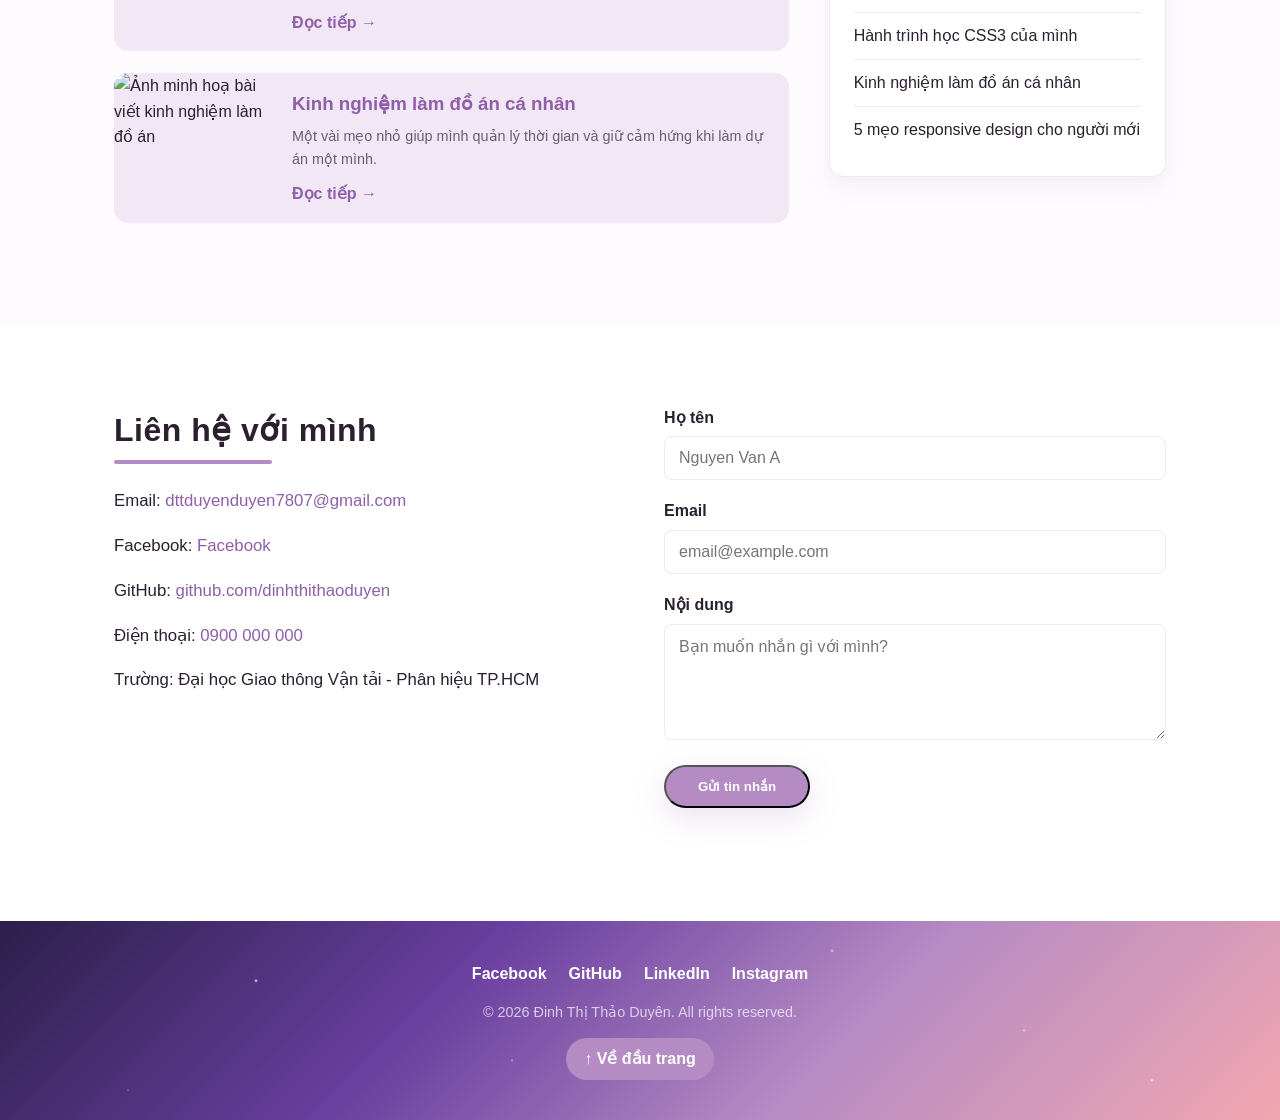
==== commit 20eef050: "update" ====
--- a/index.html
+++ b/index.html
@@ -48,7 +48,7 @@
 					</span>
 				</p>
 				<p class="hero-desc">
-					Sinh viên năm cuối tại Phân hiệu Trường Đại học Giao thông Vận tải tại TP.HCM, ngành Công nghệ thông tin.
+					Sinh viên năm hai tại Phân hiệu Trường Đại học Giao thông Vận tải tại TP.HCM, ngành Công nghệ thông tin.
 					Mình thích biến ý tưởng thành giao diện web đẹp, gọn gàng và dễ dùng.
 				</p>
 				<div class="hero-cta">
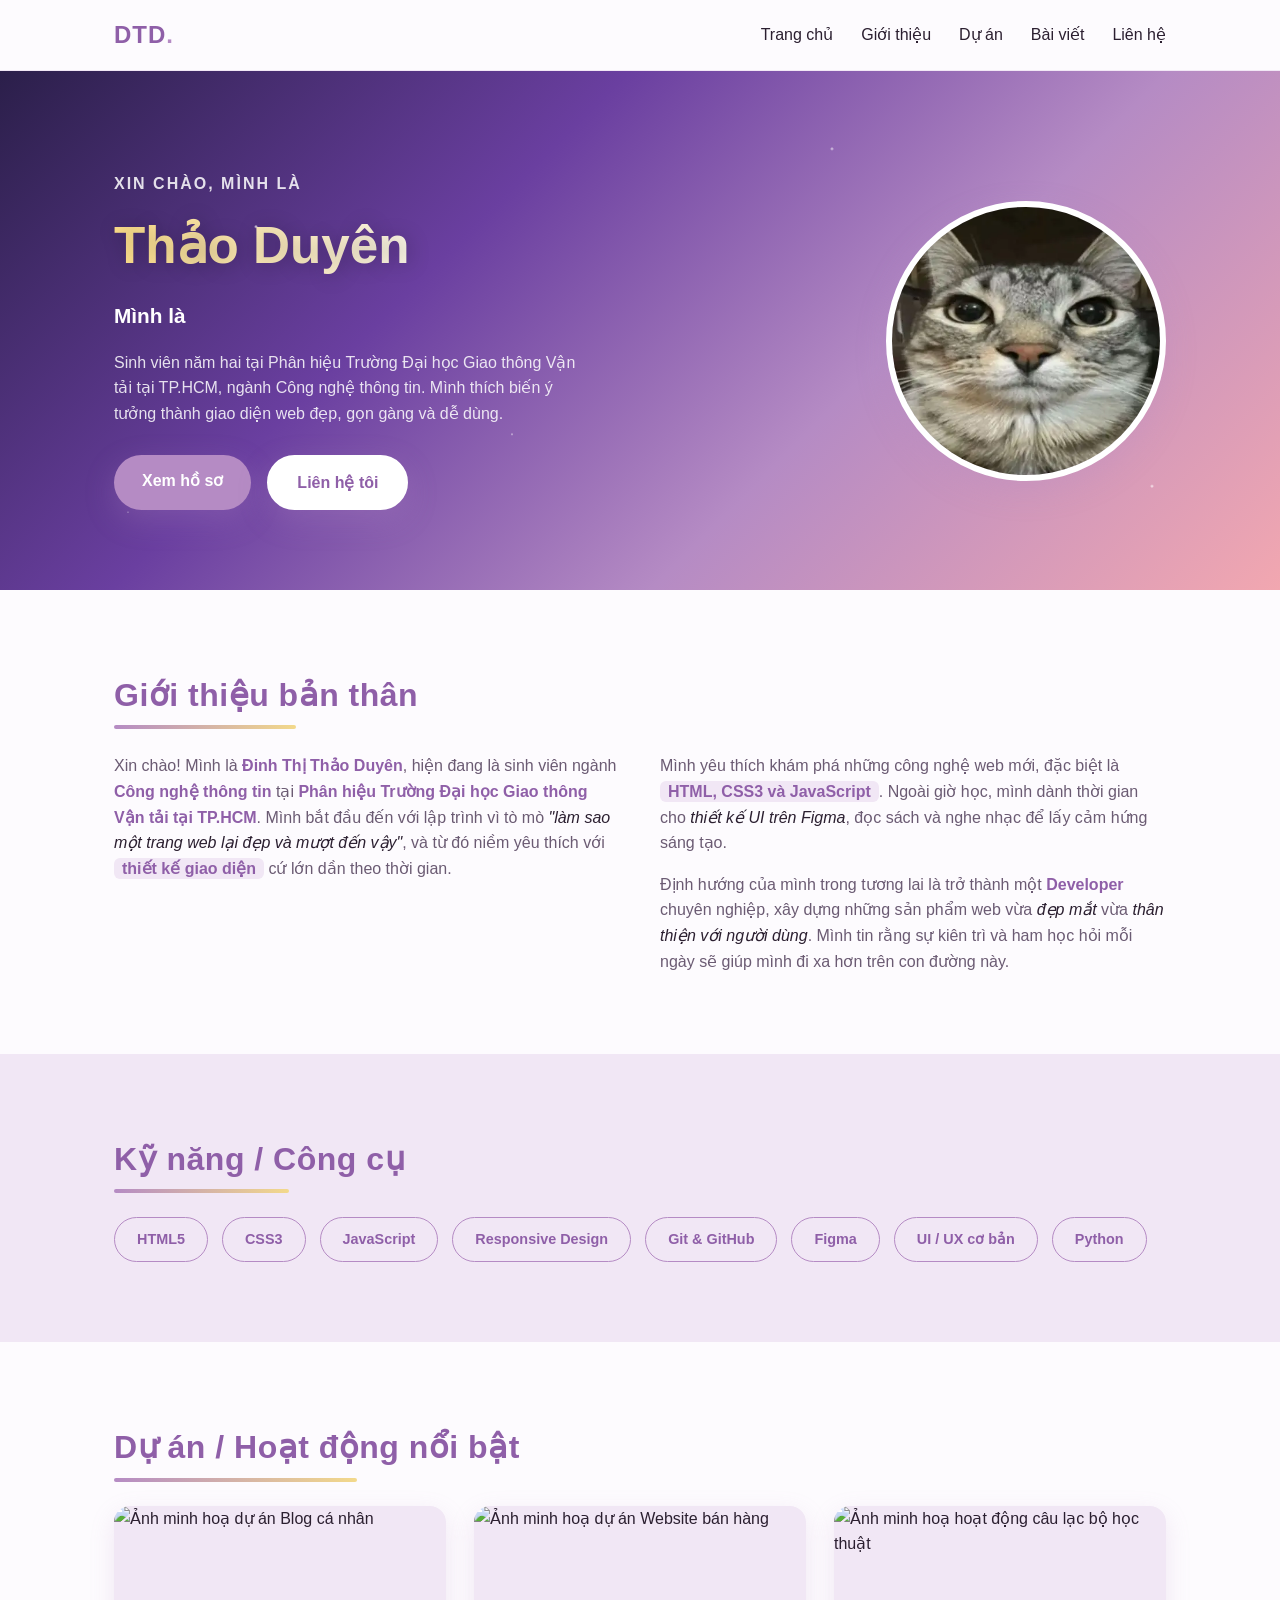
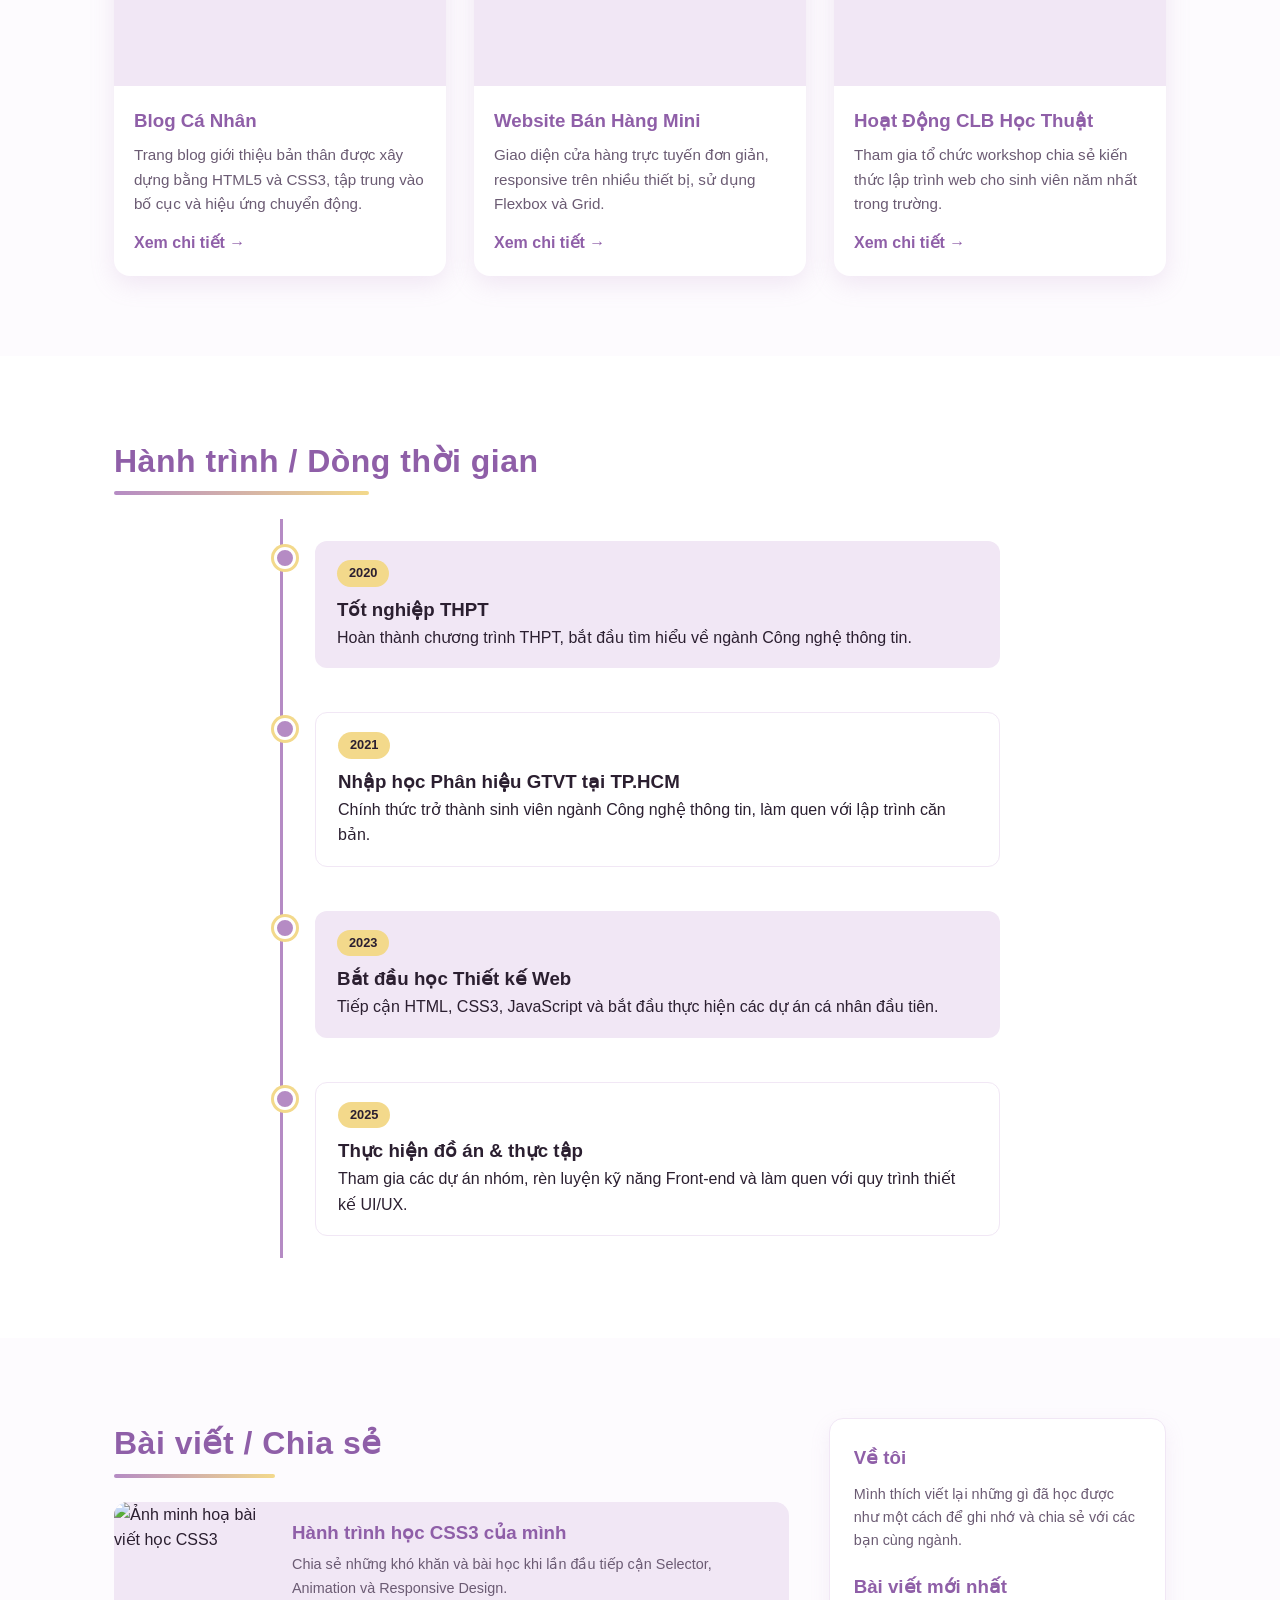
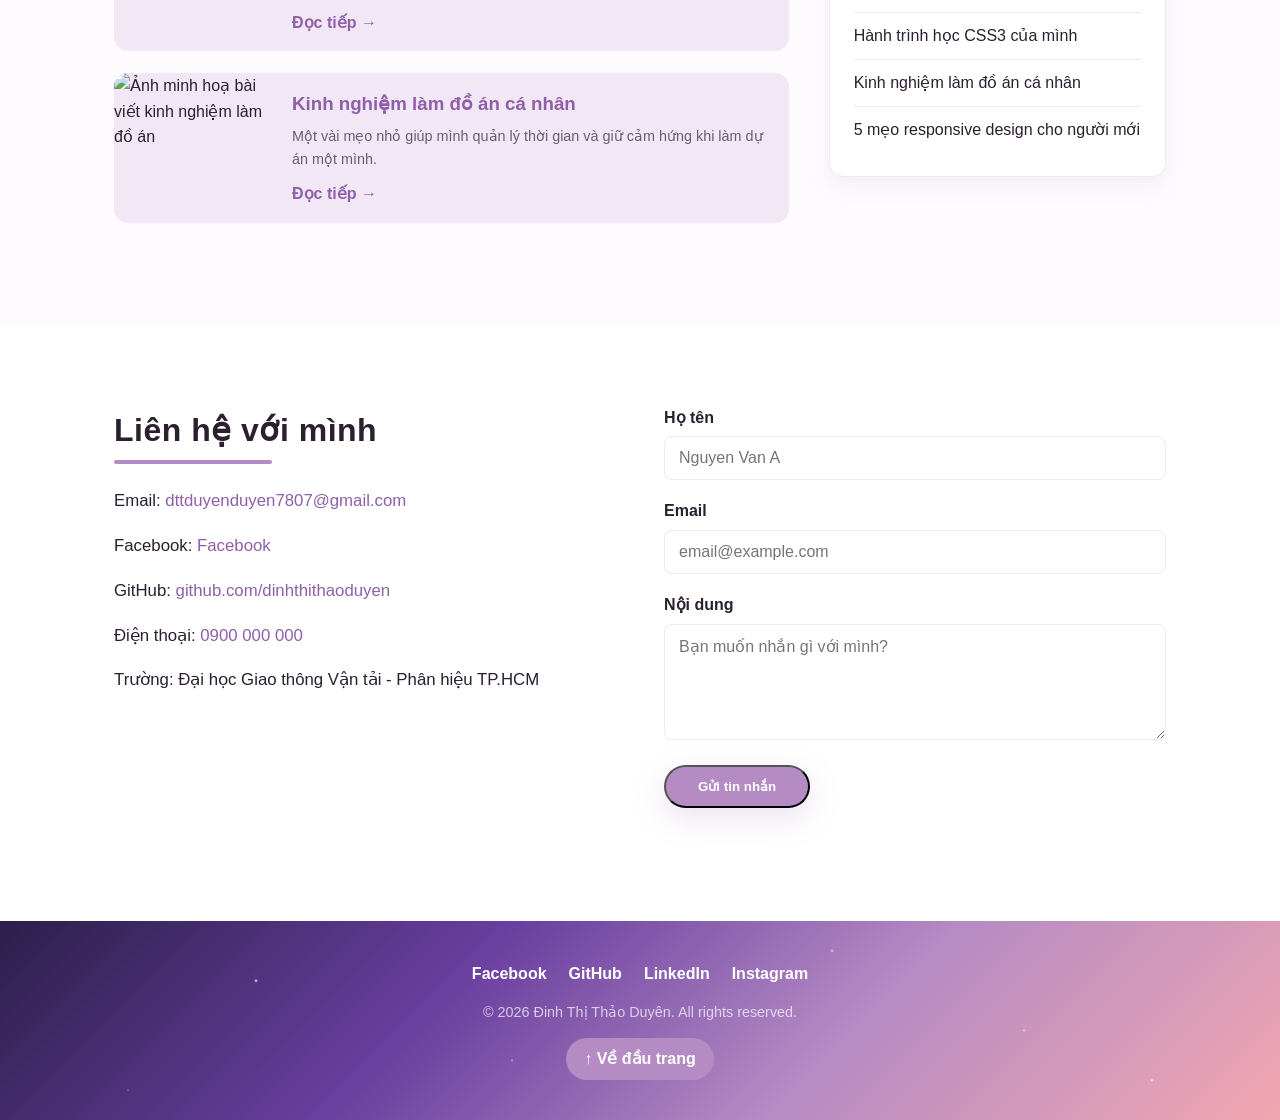
==== commit 4ca65349: "fix" ====
--- a/index.html
+++ b/index.html
@@ -80,7 +80,7 @@
 					Ngoài giờ học, mình dành thời gian cho <em>thiết kế UI trên Figma</em>, đọc sách và nghe nhạc để lấy cảm hứng sáng tạo.
 				</p>
 				<p>
-					Định hướng của mình trong tương lai là trở thành một <strong>Front-end Developer</strong> chuyên nghiệp,
+					Định hướng của mình trong tương lai là trở thành một <strong>Developer</strong> chuyên nghiệp,
 					xây dựng những sản phẩm web vừa <em>đẹp mắt</em> vừa <em>thân thiện với người dùng</em>.
 					Mình tin rằng sự kiên trì và ham học hỏi mỗi ngày sẽ giúp mình đi xa hơn trên con đường này.
 				</p>
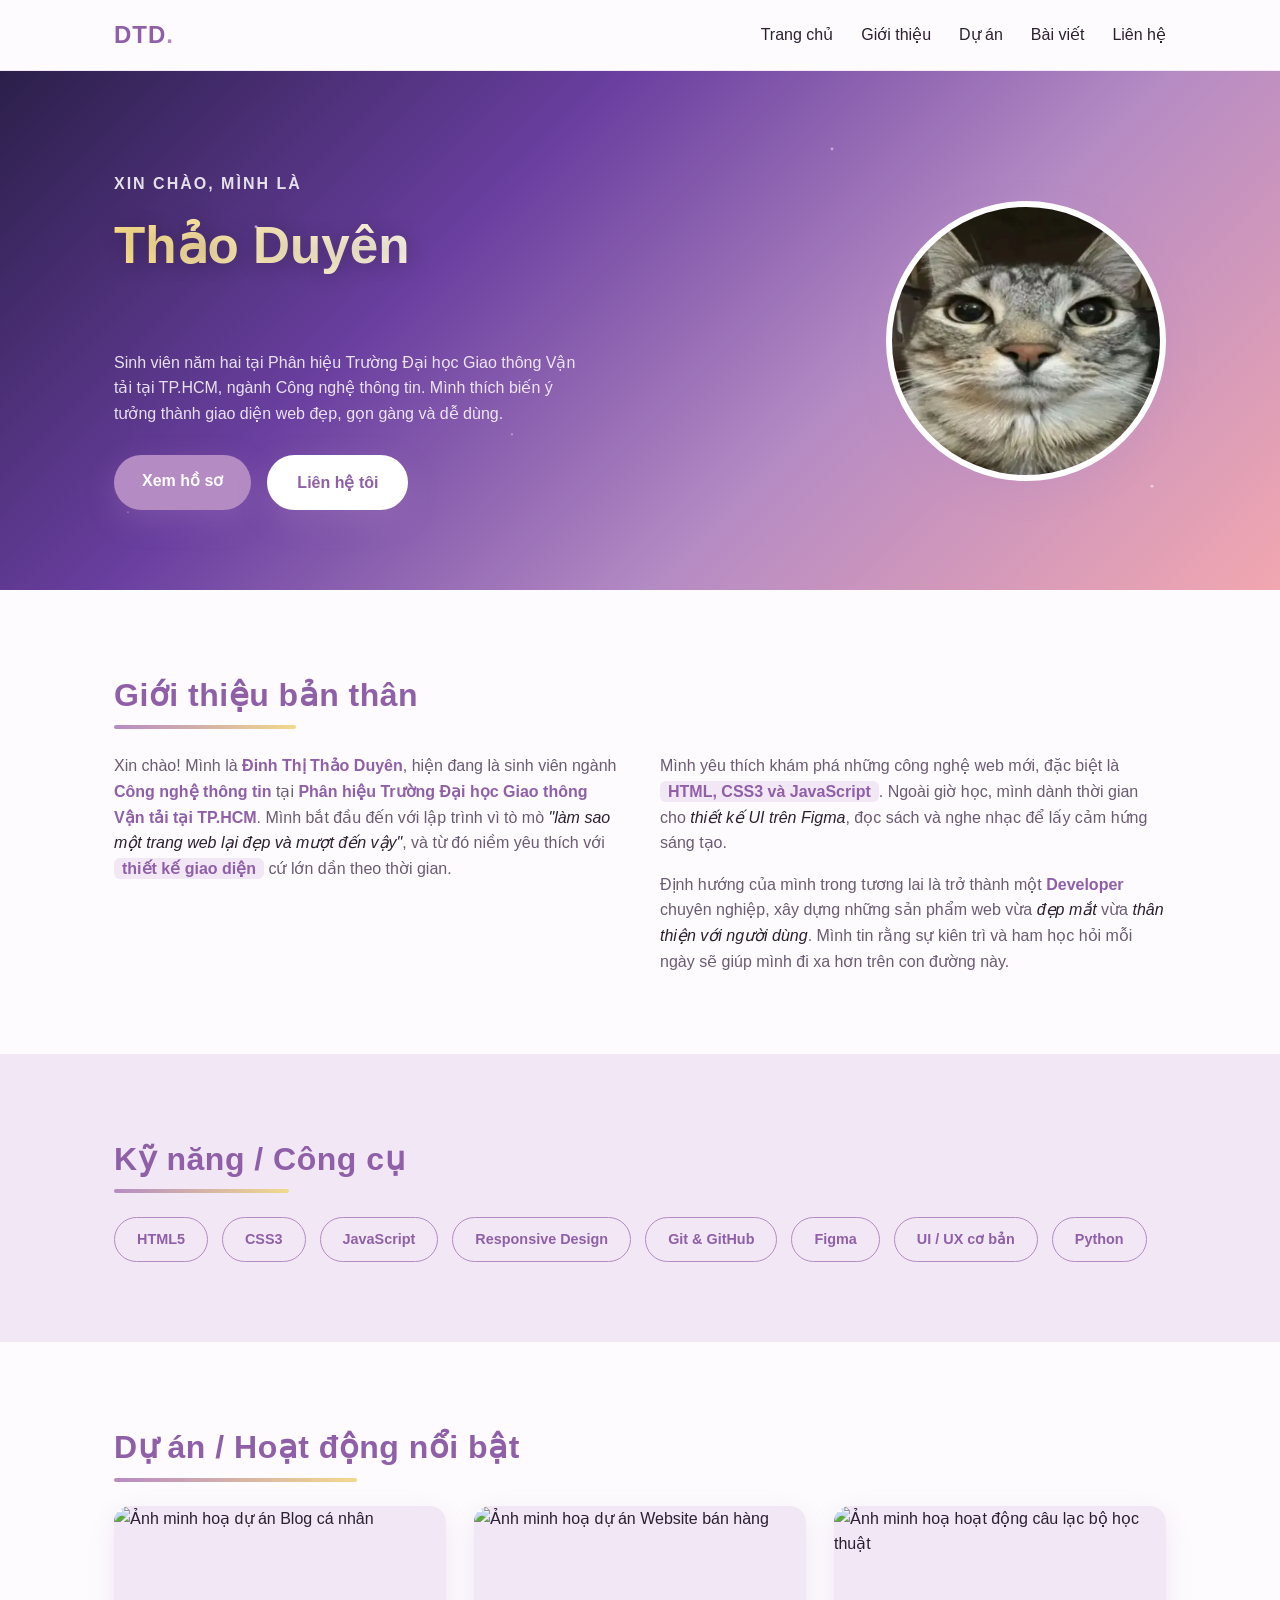
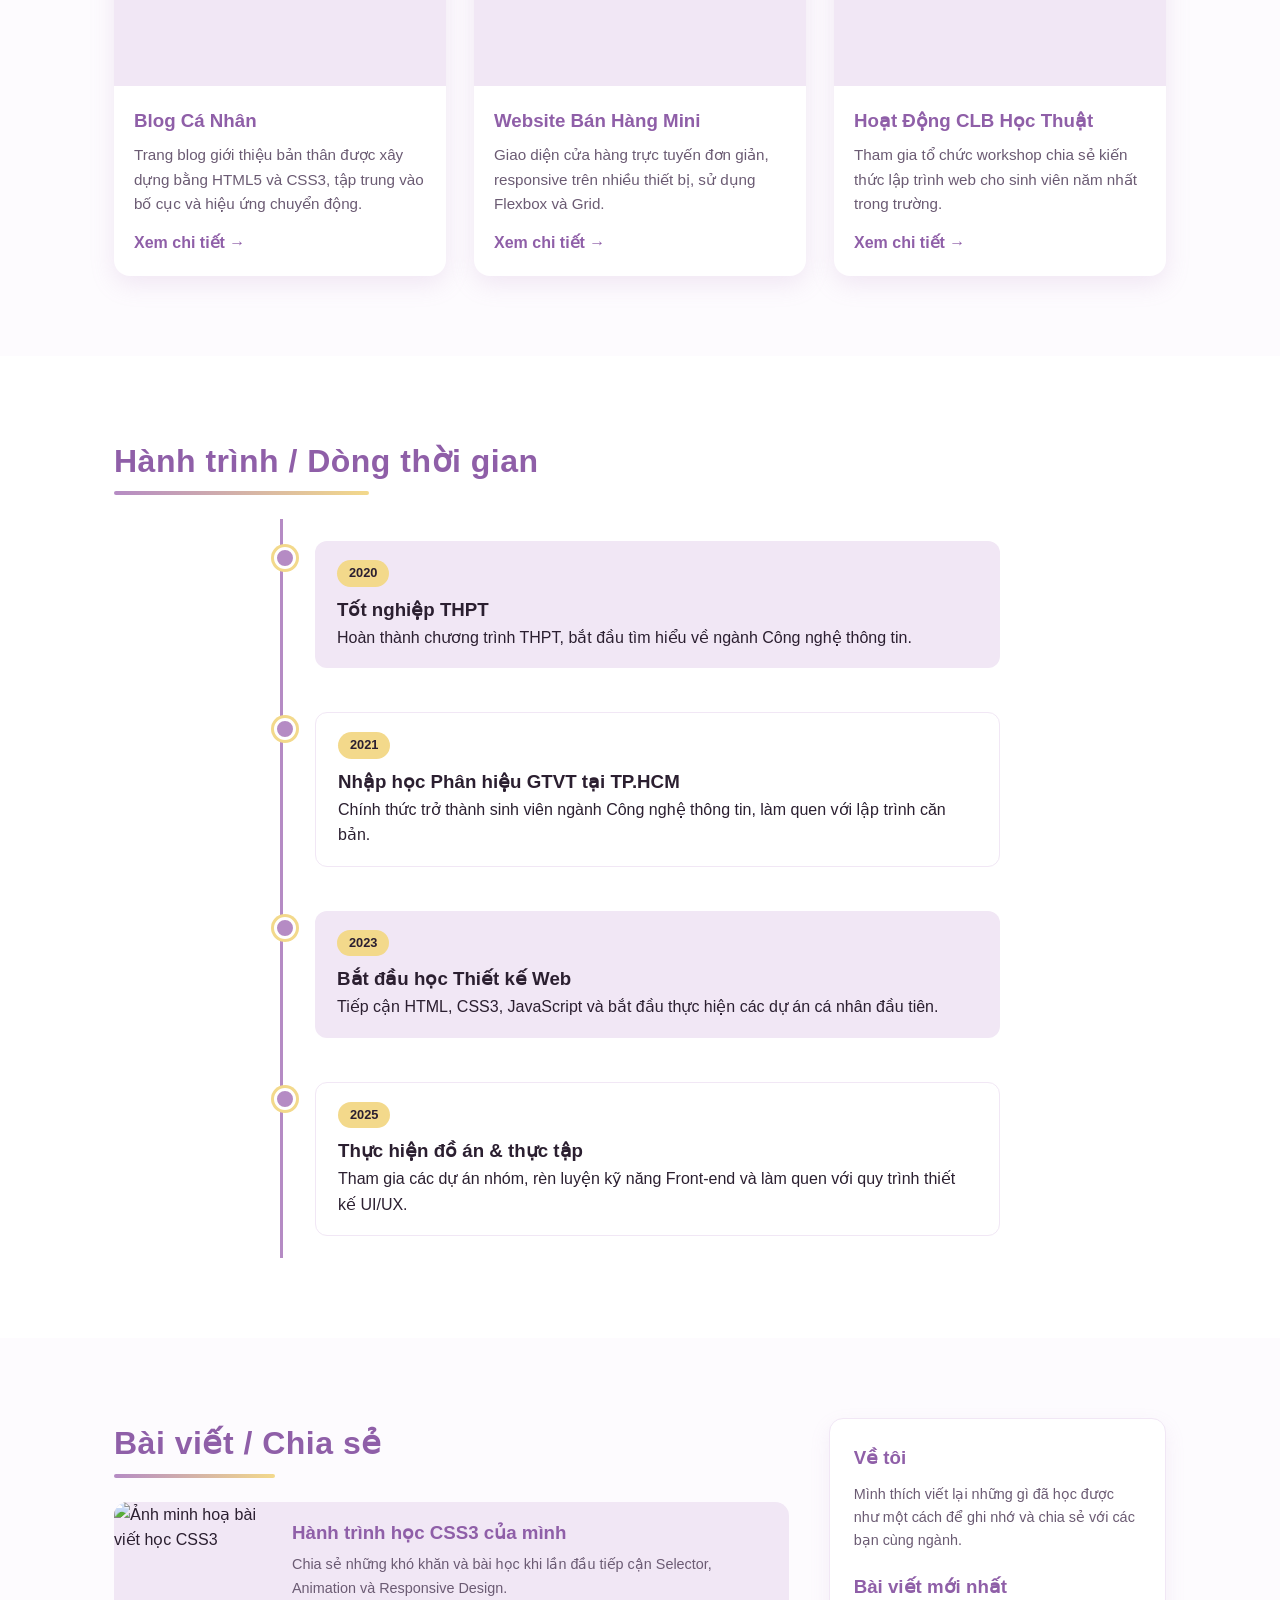
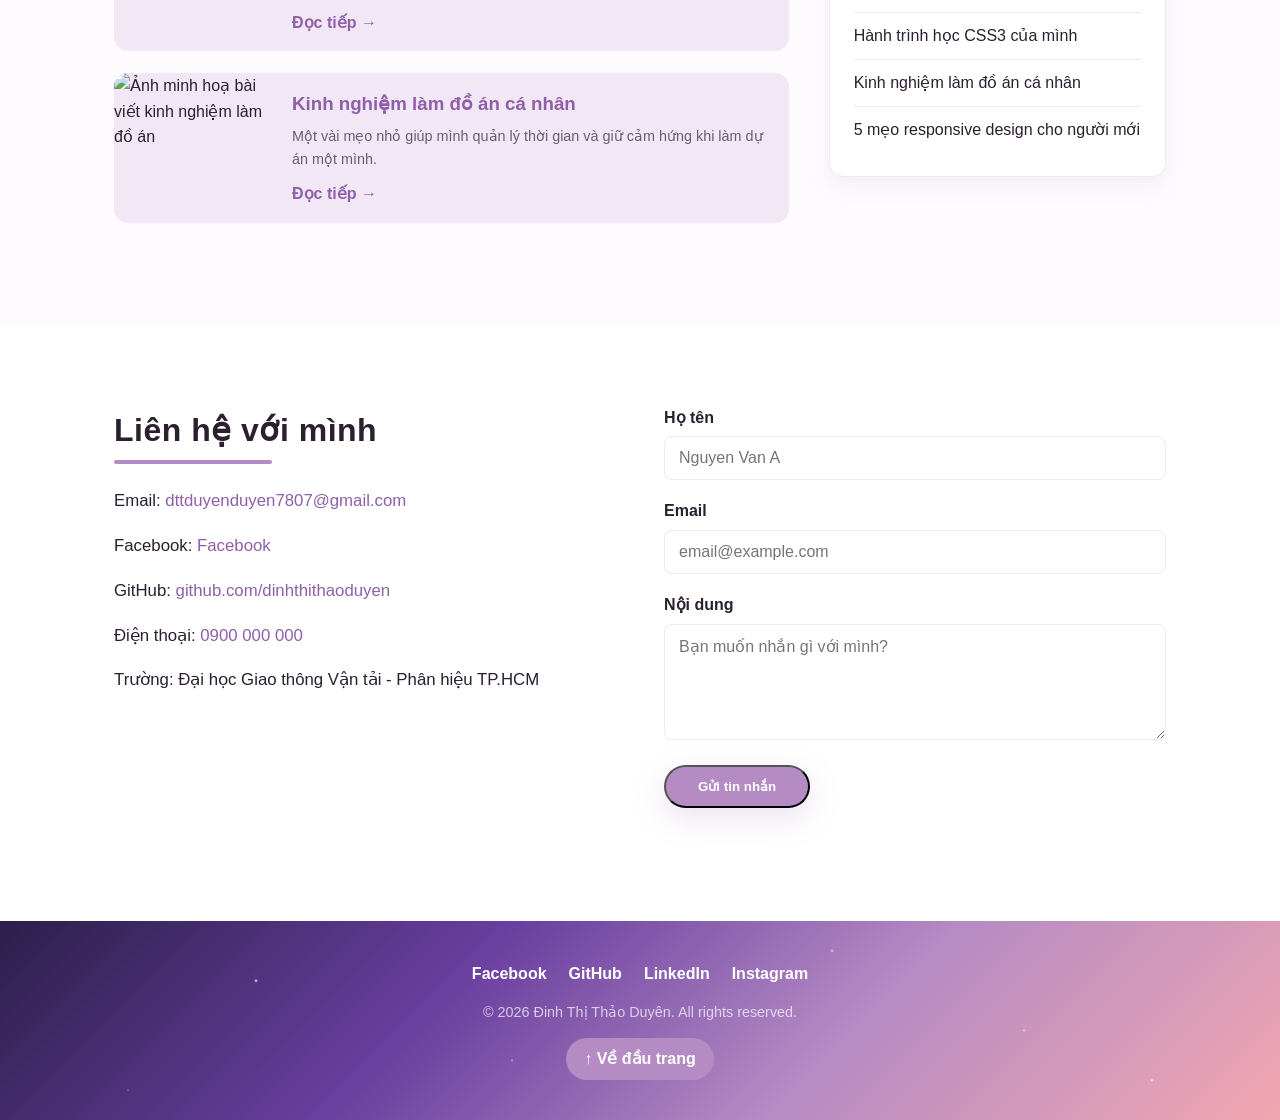
==== commit be1b74f2: "update" ====
--- a/index.html
+++ b/index.html
@@ -39,7 +39,7 @@
 				<p class="hero-eyebrow">Xin chào, mình là</p>
 				<h1 class="hero-title">Thảo Duyên</h1>
 				<p class="hero-role">
-					Mình là
+
 					<span class="role-switch">
 						<span>Sinh viên ngành CNTT</span>
 						<span>Lập trình viên Front-end</span>
